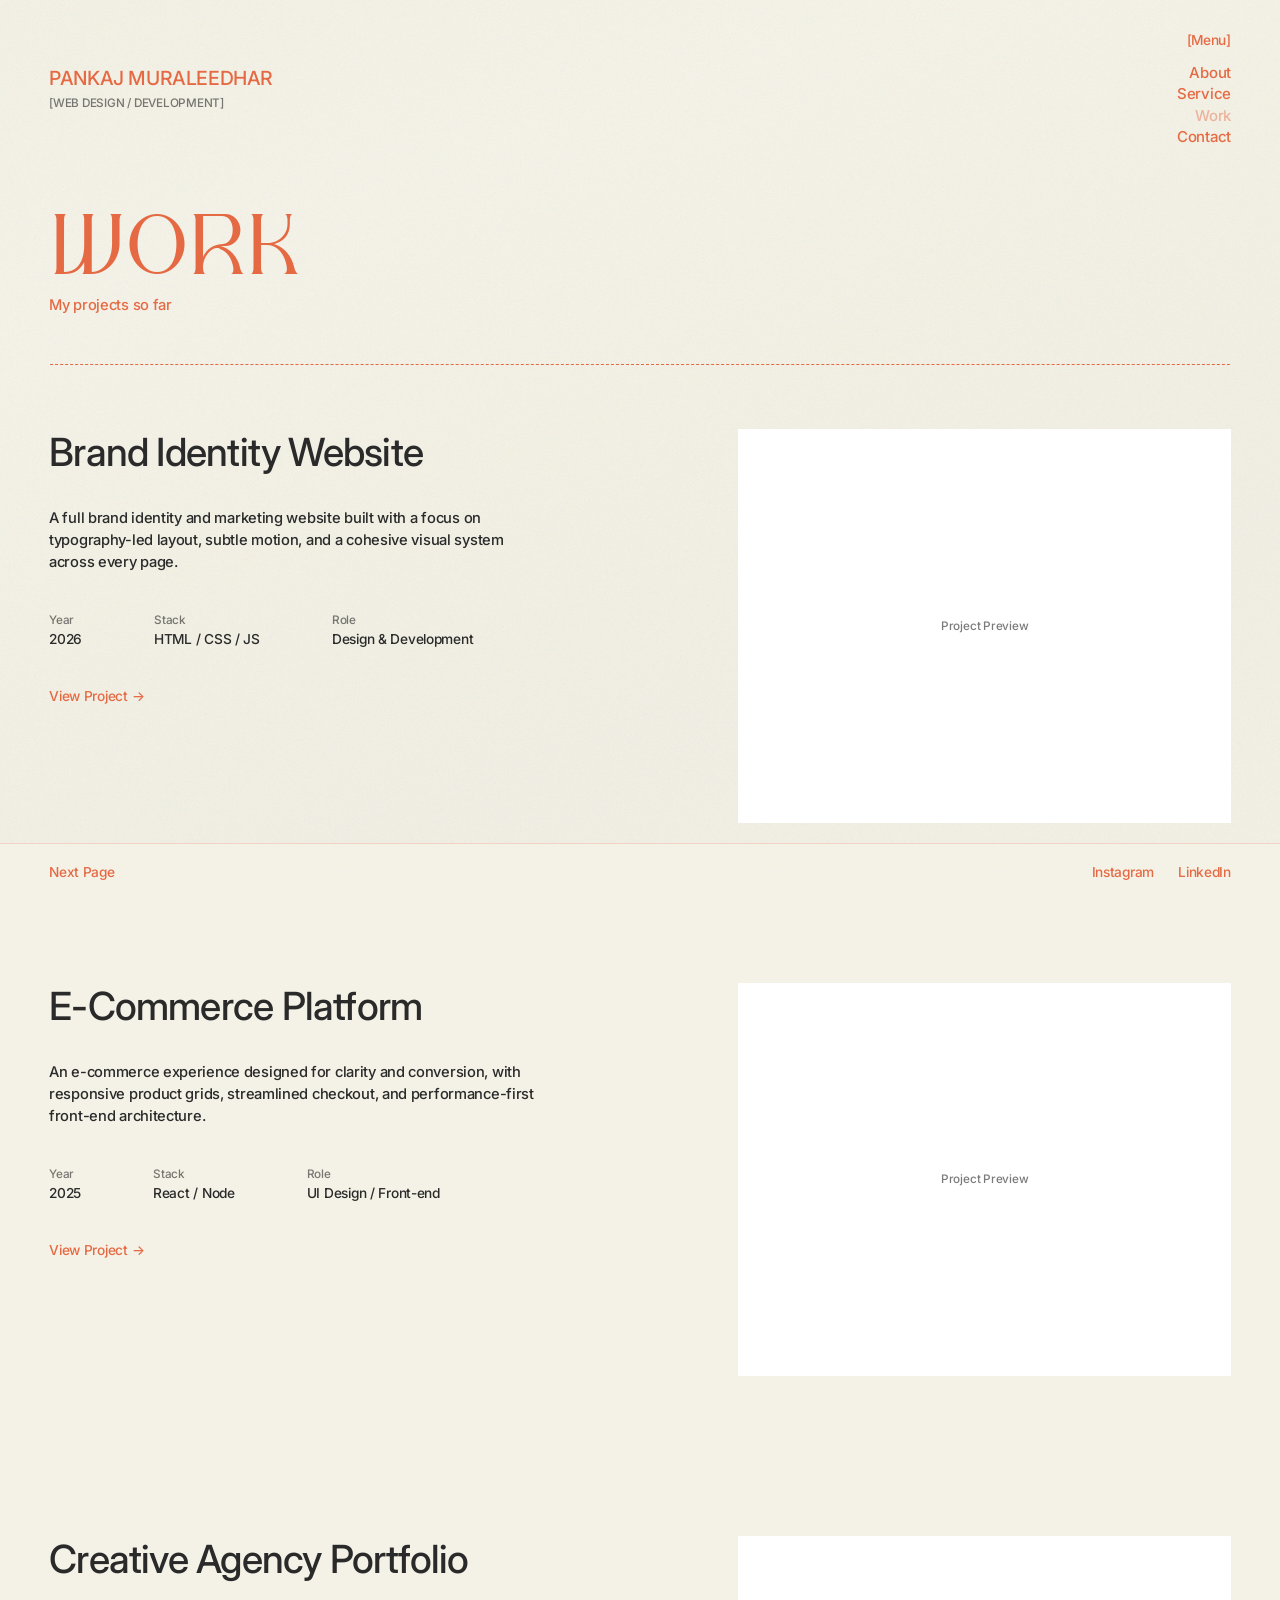
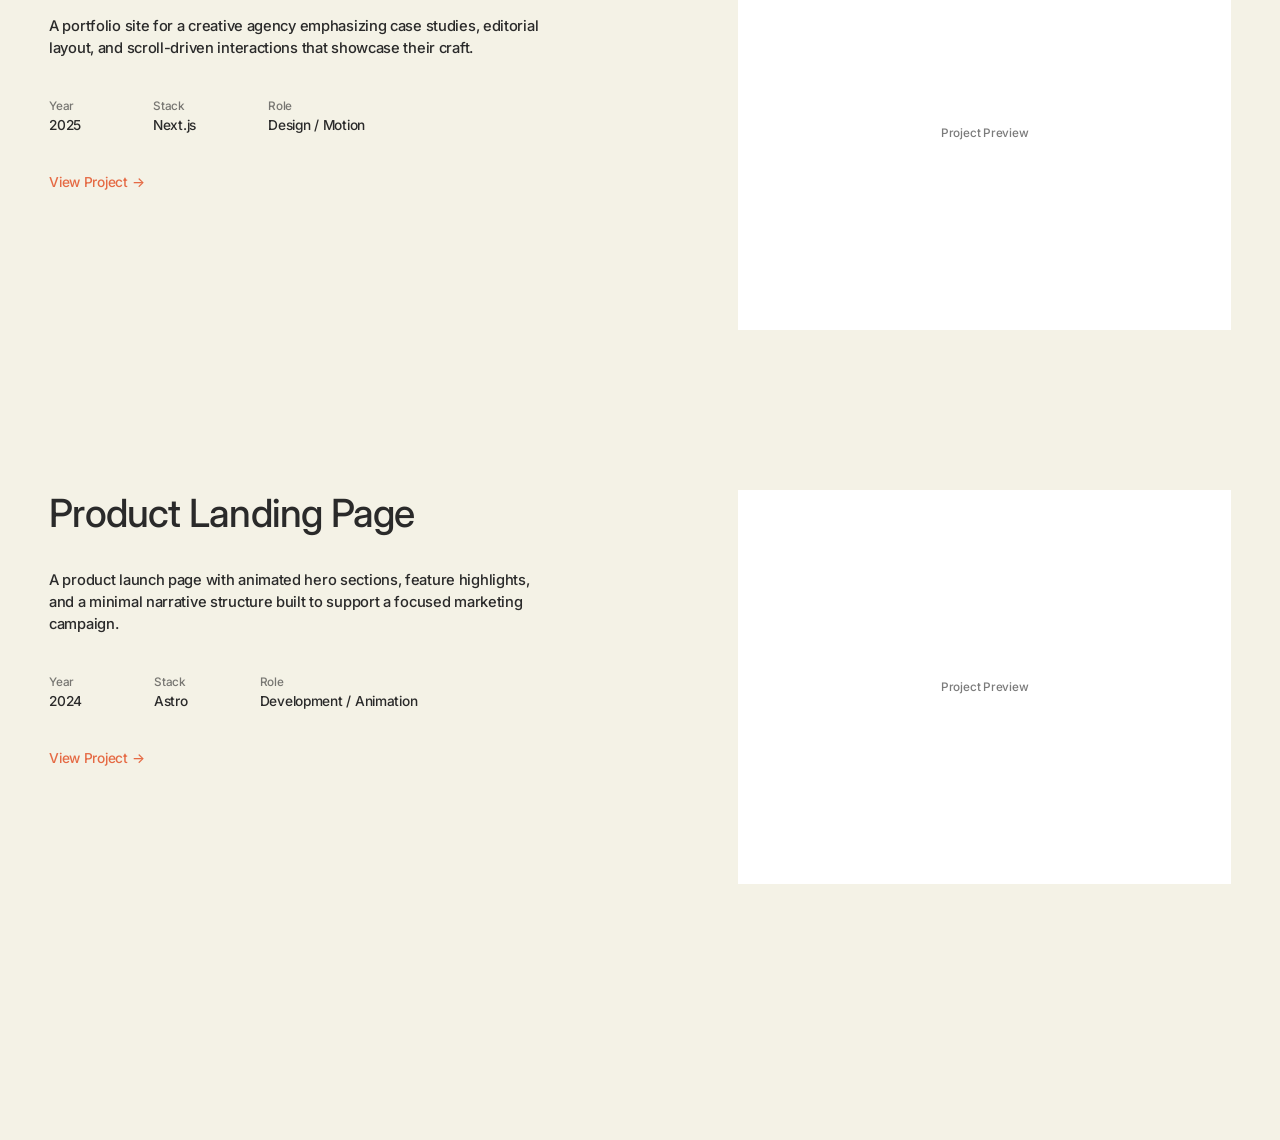
==== work.html @ d6f52b7b "Initial portfolio setup" ====
<!DOCTYPE html>
<html lang="en">
  <head>
    <meta charset="UTF-8" />
    <meta name="viewport" content="width=device-width, initial-scale=1.0" />
    <title>Portfolio | Work</title>
    <meta name="description" content="Selected work — web design and development projects." />
    <link rel="preconnect" href="https://fonts.googleapis.com" />
    <link rel="preconnect" href="https://fonts.gstatic.com" crossorigin />
    <link
      href="https://fonts.googleapis.com/css2?family=Inter:ital,opsz,wght@0,14..32,100..900;1,14..32,100..900&display=swap"
      rel="stylesheet"
    />
    <link rel="stylesheet" href="css/style.css" />
  </head>
  <body class="page-inner">
    <div class="page page-enter">
      <header class="site-header site-header--inner">
        <a href="index.html" class="site-header__brand">
          <span class="site-header__brand-name"></span>
          <span class="site-header__brand-role"></span>
        </a>
        <div class="site-header__right">
          <nav class="site-nav" aria-label="Main menu">
            <span class="site-nav__label">[Menu]</span>
            <ul class="site-nav__list"></ul>
          </nav>
          <button class="menu-btn" type="button" aria-label="Open menu">
            [Menu]
          </button>
        </div>
      </header>

      <main class="page-content page-content--work">
        <header class="page-header">
          <h1 class="page-header__title">work</h1>
          <p class="page-header__subtitle">My projects so far</p>
          <div class="page-header__border" aria-hidden="true"></div>
        </header>
        <div class="work-grid">
          <article class="work-item">
            <div class="work-item__info">
              <h2 class="work-item__title">Brand Identity Website</h2>
              <p class="work-item__desc">
                A full brand identity and marketing website built with a focus on
                typography-led layout, subtle motion, and a cohesive visual system
                across every page.
              </p>
              <dl class="work-item__meta">
                <div>
                  <dt>Year</dt>
                  <dd>2026</dd>
                </div>
                <div>
                  <dt>Stack</dt>
                  <dd>HTML / CSS / JS</dd>
                </div>
                <div>
                  <dt>Role</dt>
                  <dd>Design & Development</dd>
                </div>
              </dl>
              <a href="project.html?p=brand-identity" class="work-item__link">View Project →</a>
            </div>
            <div class="work-item__visual">Project Preview</div>
          </article>
          <article class="work-item">
            <div class="work-item__info">
              <h2 class="work-item__title">E-Commerce Platform</h2>
              <p class="work-item__desc">
                An e-commerce experience designed for clarity and conversion,
                with responsive product grids, streamlined checkout, and
                performance-first front-end architecture.
              </p>
              <dl class="work-item__meta">
                <div>
                  <dt>Year</dt>
                  <dd>2025</dd>
                </div>
                <div>
                  <dt>Stack</dt>
                  <dd>React / Node</dd>
                </div>
                <div>
                  <dt>Role</dt>
                  <dd>UI Design / Front-end</dd>
                </div>
              </dl>
              <a href="project.html?p=e-commerce" class="work-item__link">View Project →</a>
            </div>
            <div class="work-item__visual">Project Preview</div>
          </article>
          <article class="work-item">
            <div class="work-item__info">
              <h2 class="work-item__title">Creative Agency Portfolio</h2>
              <p class="work-item__desc">
                A portfolio site for a creative agency emphasizing case studies,
                editorial layout, and scroll-driven interactions that showcase
                their craft.
              </p>
              <dl class="work-item__meta">
                <div>
                  <dt>Year</dt>
                  <dd>2025</dd>
                </div>
                <div>
                  <dt>Stack</dt>
                  <dd>Next.js</dd>
                </div>
                <div>
                  <dt>Role</dt>
                  <dd>Design / Motion</dd>
                </div>
              </dl>
              <a href="project.html?p=agency-portfolio" class="work-item__link">View Project →</a>
            </div>
            <div class="work-item__visual">Project Preview</div>
          </article>
          <article class="work-item">
            <div class="work-item__info">
              <h2 class="work-item__title">Product Landing Page</h2>
              <p class="work-item__desc">
                A product launch page with animated hero sections, feature
                highlights, and a minimal narrative structure built to support a
                focused marketing campaign.
              </p>
              <dl class="work-item__meta">
                <div>
                  <dt>Year</dt>
                  <dd>2024</dd>
                </div>
                <div>
                  <dt>Stack</dt>
                  <dd>Astro</dd>
                </div>
                <div>
                  <dt>Role</dt>
                  <dd>Development / Animation</dd>
                </div>
              </dl>
              <a href="project.html?p=product-landing" class="work-item__link">View Project →</a>
            </div>
            <div class="work-item__visual">Project Preview</div>
          </article>
        </div>
      </main>

      <nav class="page-nav" aria-label="Page navigation">
        <a href="contact.html" class="page-nav__link page-nav__next">Next Page</a>
        <div class="page-nav__socials"></div>
      </nav>
    </div>

    <nav class="menu-overlay" aria-label="Main menu" aria-hidden="true">
      <button class="menu-overlay__close" type="button" aria-label="Close menu">
        [Close]
      </button>
      <ul class="menu-overlay__list"></ul>
    </nav>

    <script src="js/config.js"></script>
    <script src="js/main.js"></script>
  </body>
</html>
---- css/style.css ----
@font-face {
  font-family: "The Night Watch";
  src: url("../fonts/TheNightWatch.ttf") format("truetype");
  font-weight: 400;
  font-style: normal;
  font-display: swap;
}

:root {
  --color-theme: #e56a44;
  --color-bg: #f4f2e6;
  --color-bg-alt: #f6f4ea;
  --color-bg-deep: #eeece2;
  --color-bg-surface: rgba(244, 242, 230, 0.9);
  --color-text: #e56a44;
  --color-text-inner: #2a2a2a;
  --color-muted: rgba(229, 106, 68, 0.72);
  --color-muted-inner: rgba(42, 42, 42, 0.62);
  --color-on-theme: #f4f2e6;
  --color-border: rgba(229, 106, 68, 0.22);
  --color-border-inner: rgba(42, 42, 42, 0.12);
  --font-name: "The Night Watch", serif;
  --font-body: "Inter", sans-serif;
  --ease-out: cubic-bezier(0.22, 1, 0.36, 1);
  --page-padding: clamp(1rem, 0.14rem + 3.66vw, 6rem);
  --project-max: 1024px;
  --text-7xl: clamp(4rem, 2.5915rem + 6.0094vw, 8rem);
  --text-page-title: clamp(3rem, 2.5625rem + 3.472vw, 6.3125rem);
  --text-6xl: clamp(3.5rem, 2.7277rem + 3.2952vw, 8rem);
  --text-3xl: clamp(2rem, 1.8239rem + 0.7512vw, 2.5rem);
  --text-lg: clamp(0.875rem, 0.787rem + 0.3756vw, 1.125rem);
  --text-base: clamp(0.8125rem, 0.7685rem + 0.1878vw, 0.9375rem);
  --text-sm: clamp(0.75rem, 0.706rem + 0.1878vw, 0.875rem);
  --text-xs: clamp(0.625rem, 0.583rem + 0.1878vw, 0.75rem);
  --grain-image: url("data:image/svg+xml,%3Csvg viewBox='0 0 512 512' xmlns='http://www.w3.org/2000/svg'%3E%3Cfilter id='n'%3E%3CfeTurbulence type='fractalNoise' baseFrequency='0.75' numOctaves='4' stitchTiles='stitch'/%3E%3C/filter%3E%3Crect width='100%25' height='100%25' filter='url(%23n)'/%3E%3C/svg%3E");
}

*,
*::before,
*::after {
  box-sizing: border-box;
  margin: 0;
  padding: 0;
}

html {
  scroll-behavior: smooth;
  background-color: var(--color-bg);
}

body {
  position: relative;
  min-height: 100vh;
  background: transparent;
  color: var(--color-text);
  font-family: var(--font-body);
  font-size: 16px;
  font-weight: 500;
  line-height: 1.2;
  letter-spacing: -0.02em;
  -webkit-font-smoothing: antialiased;
  overflow-x: hidden;
}

body::before {
  content: "";
  position: fixed;
  inset: 0;
  z-index: -2;
  background:
    linear-gradient(
      160deg,
      #f4f2e6 0%,
      #f6f4ea 24%,
      #f4f2e6 48%,
      #f2f0e6 72%,
      #f4f2e6 100%
    );
}

body::after {
  content: "";
  position: fixed;
  inset: 0;
  z-index: -1;
  pointer-events: none;
  opacity: 0.1;
  mix-blend-mode: multiply;
  background-image: var(--grain-image);
  background-repeat: repeat;
  background-size: 220px 220px;
}

body.page-home {
  color: var(--color-text);
}

body.page-inner {
  color: var(--color-text-inner);
}

body.menu-open {
  overflow: hidden;
}

a {
  color: inherit;
  text-decoration: none;
}

button {
  font: inherit;
  color: inherit;
  background: none;
  border: none;
  cursor: pointer;
}

img {
  display: block;
  max-width: 100%;
}

/* Marquee */
.marquee {
  position: fixed;
  top: 0;
  left: 0;
  right: 0;
  z-index: 100;
  border-bottom: 1px solid rgba(240, 238, 226, 0.2);
  background: var(--color-theme);
  color: var(--color-on-theme);
  overflow: hidden;
  white-space: nowrap;
}

.marquee__track {
  display: flex;
  width: max-content;
  animation: marquee 40s linear infinite;
}

.marquee__content {
  display: flex;
  gap: 1rem;
  padding: 0.75rem 0;
}

.marquee__item {
  font-size: var(--text-sm);
  font-weight: 400;
  letter-spacing: -0.02em;
  white-space: nowrap;
}

@keyframes marquee {
  from {
    transform: translateX(0);
  }
  to {
    transform: translateX(-50%);
  }
}

/* Layout */
.page {
  min-height: 100vh;
  padding-top: 0;
}

body.page-home .page {
  padding-top: 2.5rem;
}

.container {
  width: 100%;
  max-width: 1400px;
  margin: 0 auto;
  padding: var(--page-padding);
}

/* Header */
.site-header {
  display: grid;
  grid-template-columns: 1fr auto;
  align-items: start;
  gap: 1rem;
  padding: 2rem var(--page-padding) 1rem;
}

.site-header--home {
  grid-template-columns: 1fr auto;
}

.site-header--inner {
  align-items: center;
}

.site-header__meta--home {
  display: flex;
  flex-direction: column;
  gap: 1.25rem;
}

.site-header__meta-block {
  display: flex;
  flex-direction: column;
  gap: 0.2rem;
}

.site-header__meta-label {
  font-size: var(--text-xs);
  letter-spacing: -0.02em;
  line-height: 1.2;
}

.site-header__meta-value {
  font-size: 15px;
  font-weight: 500;
  letter-spacing: -0.02em;
  line-height: 1.3;
}

.site-header__meta-time {
  display: flex;
  gap: 0.75rem;
}

.site-header__brand {
  display: flex;
  flex-direction: column;
  gap: 0.35rem;
  text-align: left;
  transition: opacity 0.3s;
}

.site-header__brand:hover {
  opacity: 0.55;
}

.site-header__brand-name {
  font-family: var(--font-body);
  font-size: clamp(1.03125rem, 0.9542rem + 0.3286vw, 1.25rem);
  font-weight: 500;
  letter-spacing: -0.02em;
  line-height: 1.2;
}

.site-header__brand-role {
  font-family: var(--font-body);
  font-size: var(--text-xs);
  font-weight: 500;
  letter-spacing: -0.02em;
  line-height: 1.2;
  color: var(--color-muted-inner);
}

.site-header--inner .site-header__brand-name,
.site-header--inner .site-header__right,
.site-header--inner .site-header__right .site-nav__label,
.site-header--inner .site-header__right .site-nav__link,
.site-header--inner .site-header__right .menu-btn {
  color: var(--color-theme);
}

.site-header--inner .site-header__right .site-nav__link.is-active {
  opacity: 0.45;
  color: var(--color-theme);
}

.site-header__center {
  display: none;
}

.site-header__logo {
  font-family: var(--font-body);
  font-size: clamp(1.03125rem, 0.9542rem + 0.3286vw, 1.25rem);
  font-weight: 500;
  letter-spacing: -0.02em;
  line-height: 1.2;
}

.site-header__right {
  display: flex;
  flex-direction: column;
  align-items: flex-end;
  gap: 0.5rem;
}

/* Desktop nav */
.site-nav {
  display: none;
  flex-direction: column;
  align-items: flex-end;
  gap: 0.4rem;
}

.site-nav__label {
  font-size: var(--text-sm);
  letter-spacing: -0.02em;
  margin-bottom: 0.5rem;
}

.site-nav__list {
  list-style: none;
  display: flex;
  flex-direction: column;
  align-items: flex-end;
  gap: 0.125rem;
}

.site-nav__link {
  font-size: 15px;
  letter-spacing: -0.02em;
  padding: 0.1rem 0;
  transition: opacity 0.3s;
  white-space: nowrap;
}

.site-nav__link:hover {
  opacity: 0.5;
}

.site-nav__link.is-active {
  opacity: 0.35;
}

.menu-btn {
  font-size: var(--text-sm);
  letter-spacing: -0.02em;
  position: relative;
  padding: 0.25rem 0;
}

.menu-btn::after {
  content: "";
  position: absolute;
  bottom: 0;
  left: 0;
  width: 100%;
  height: 1px;
  background: currentColor;
  transform: scaleX(0);
  transform-origin: right;
  transition: transform 0.4s var(--ease-out);
}

.menu-btn:hover::after {
  transform: scaleX(1);
  transform-origin: left;
}

/* Hero */
.hero {
  display: flex;
  flex-direction: column;
  justify-content: center;
  min-height: calc(100vh - 8rem);
  padding: 2rem var(--page-padding) 4rem;
}

.hero__title {
  font-family: var(--font-name);
  font-size: var(--text-6xl);
  font-weight: 400;
  line-height: 1;
  letter-spacing: -0.02em;
  opacity: 0;
  transform: translateY(30px);
  animation: fadeUp 1s var(--ease-out) 0.2s forwards;
}

.hero__subtitle {
  font-size: var(--text-sm);
  letter-spacing: -0.02em;
  line-height: 1.4;
  margin-bottom: 2.5rem;
  opacity: 0;
  animation: fadeUp 1s var(--ease-out) 0.5s forwards;
}

.hero__intro {
  max-width: 28rem;
  font-size: var(--text-base);
  font-weight: 500;
  line-height: 1.5;
  letter-spacing: -0.02em;
  color: var(--color-muted);
  opacity: 0;
  animation: fadeUp 1s var(--ease-out) 0.7s forwards;
}

@keyframes fadeUp {
  to {
    opacity: 1;
    transform: translateY(0);
  }
}

/* Page header (work & inner pages) */
.page-header {
  margin-bottom: 4rem;
  overflow: hidden;
}

.page-header__title {
  font-family: var(--font-name);
  font-size: var(--text-page-title);
  font-weight: 400;
  letter-spacing: -0.02em;
  line-height: 1;
  color: var(--color-theme);
  text-transform: lowercase;
}

.page-header__subtitle {
  font-size: var(--text-base);
  font-weight: 500;
  letter-spacing: -0.02em;
  line-height: 1.4;
  color: var(--color-theme);
  margin-bottom: 2rem;
}

.page-header__border {
  width: 100vw;
  margin-left: calc(50% - 50vw);
  margin-right: calc(50% - 50vw);
  border-bottom: 1px dashed var(--color-theme);
}

/* Page content */
.page-content {
  padding: 2rem var(--page-padding) 6rem;
  max-width: 900px;
}

body.page-inner .page-content {
  color: var(--color-text-inner);
}

body.page-inner .page-content__label,
body.page-inner .page-content__title,
body.page-inner .page-content__body,
body.page-inner .service-card__desc,
body.page-inner .work-item__title,
body.page-inner .work-item__desc,
body.page-inner .work-item__meta dt,
body.page-inner .work-item__meta dd,
body.page-inner .project-case__title,
body.page-inner .project-case__lead,
body.page-inner .project-case__overview,
body.page-inner .project-case__table td,
body.page-inner .contact-link {
  color: inherit;
}

body.page-inner .page-content__label,
body.page-inner .work-item__meta dt,
body.page-inner .project-case__lead,
body.page-inner .project-case__table th,
body.page-inner .service-card__number {
  color: var(--color-muted-inner);
}

body.page-inner .work-item__link,
body.page-inner .project-case__back,
body.page-inner a.work-item__link:hover {
  color: var(--color-theme);
}

body.page-inner .menu-overlay {
  color: var(--color-text-inner);
}

body.page-inner .menu-overlay__link.is-active {
  color: var(--color-theme);
}

body.page-inner .project-case__table tr {
  border-color: var(--color-border-inner);
}

body.page-inner .project-case__split {
  border-color: var(--color-border-inner);
}

.page-inner .page-content .page-header,
.page-content--work .page-header {
  padding-top: 1rem;
}

.page-content__label {
  font-size: var(--text-sm);
  letter-spacing: -0.02em;
  margin-bottom: 2rem;
  color: var(--color-muted);
}

.page-content__title {
  font-family: var(--font-body);
  font-size: var(--text-3xl);
  font-weight: 500;
  letter-spacing: -0.02em;
  line-height: 1.2;
  margin-bottom: 3rem;
}

.page-content__body {
  font-size: var(--text-base);
  font-weight: 500;
  line-height: 1.5;
  letter-spacing: -0.02em;
  color: var(--color-muted);
}

.page-content__body p + p {
  margin-top: 1.5rem;
}

/* Services grid */
.services-grid {
  display: grid;
  grid-template-columns: repeat(auto-fit, minmax(240px, 1fr));
  gap: 2rem;
  margin-top: 3rem;
}

.service-card {
  border-top: 1px solid var(--color-border);
  padding-top: 1.5rem;
}

.service-card__number {
  font-size: var(--text-xs);
  letter-spacing: -0.02em;
  color: var(--color-muted);
  margin-bottom: 1rem;
}

.service-card__title {
  font-size: var(--text-base);
  font-weight: 500;
  letter-spacing: -0.02em;
  margin-bottom: 0.75rem;
}

.service-card__desc {
  font-size: var(--text-base);
  font-weight: 500;
  line-height: 1.5;
  letter-spacing: -0.02em;
  color: var(--color-muted);
}

/* Work */
.page-content--work {
  max-width: none;
}

.work-grid {
  display: flex;
  flex-direction: column;
  gap: 0;
  margin-top: 3rem;
}

.work-item {
  display: grid;
  grid-template-columns: 1fr;
  gap: 2.5rem;
  margin-bottom: 6rem;
  align-items: start;
}

.work-item__info {
  display: flex;
  flex-direction: column;
}

.work-item__title {
  font-family: var(--font-body);
  font-size: var(--text-3xl);
  font-weight: 500;
  letter-spacing: -0.02em;
  line-height: 1.2;
  margin-bottom: 1rem;
}

.work-item__desc {
  font-size: var(--text-base);
  font-weight: 500;
  line-height: 1.5;
  letter-spacing: -0.02em;
  color: var(--color-muted);
  margin-bottom: 2.5rem;
  max-width: 36rem;
}

.work-item__meta {
  display: grid;
  grid-template-columns: repeat(2, 1fr);
  gap: 0.75rem 2rem;
  margin-bottom: 2.5rem;
}

.work-item__meta dt {
  font-size: var(--text-xs);
  letter-spacing: -0.02em;
  color: var(--color-muted);
  margin-bottom: 0.25rem;
}

.work-item__meta dd {
  font-size: var(--text-sm);
  font-weight: 500;
  letter-spacing: -0.02em;
}

.work-item__number {
  display: none;
}

.work-item__category {
  display: none;
}

.work-item__link {
  font-size: var(--text-sm);
  font-weight: 500;
  letter-spacing: -0.02em;
  position: relative;
  display: inline-flex;
  align-items: center;
  gap: 1rem;
  width: fit-content;
}

.work-item__link::after {
  content: "";
  position: absolute;
  bottom: -2px;
  left: 0;
  width: 100%;
  height: 1px;
  background: currentColor;
  transform: scaleX(0);
  transform-origin: right;
  transition: transform 0.4s var(--ease-out);
}

.work-item__link:hover::after {
  transform: scaleX(1);
  transform-origin: left;
}

.work-item__visual {
  width: 100%;
  aspect-ratio: 5 / 4;
  min-height: unset;
  height: auto;
  background: #ffffff;
  border: none;
  display: flex;
  align-items: center;
  justify-content: center;
  font-size: var(--text-xs);
  letter-spacing: -0.02em;
  color: var(--color-muted-inner);
  overflow: hidden;
}

/* Project case study */
.page-project .page-nav--project .page-nav__link {
  font-size: var(--text-sm);
}

.project-case-wrap {
  width: 100%;
  max-width: var(--project-max);
  margin: 0 auto;
  padding: 1rem var(--page-padding) 8rem;
}

.project-case {
  width: 100%;
}

.project-case__header {
  text-align: center;
  margin-bottom: 3rem;
}

.project-case__back {
  display: inline-block;
  font-size: var(--text-sm);
  font-weight: 500;
  letter-spacing: -0.02em;
  margin-bottom: 2.5rem;
  transition: opacity 0.3s;
}

.project-case__back:hover {
  opacity: 0.5;
}

.project-case__title {
  font-family: var(--font-body);
  font-size: var(--text-3xl);
  font-weight: 500;
  letter-spacing: -0.02em;
  line-height: 1.2;
  margin-bottom: 1.25rem;
}

.project-case__lead {
  max-width: 40rem;
  margin: 0 auto;
  font-size: var(--text-base);
  font-weight: 500;
  line-height: 1.5;
  letter-spacing: -0.02em;
  color: var(--color-muted);
}

.project-case__hero {
  width: 100%;
  margin: 0 0 4rem;
}

.project-case__image,
.project-case__video,
.project-case__placeholder {
  display: block;
  width: 100%;
}

.project-case__video {
  width: 100%;
  object-fit: cover;
  pointer-events: none;
  background: #ffffff;
}

.project-case__video::-webkit-media-controls,
.project-case__video::-webkit-media-controls-enclosure {
  display: none !important;
}

.project-case__image--hero,
.project-case__video--hero,
.project-case__placeholder--hero {
  width: 100%;
  aspect-ratio: 5 / 4;
  min-height: unset;
  max-height: none;
  object-fit: cover;
  border: none;
  border-radius: 0;
}

.project-case__placeholder {
  background: #ffffff;
  display: flex;
  align-items: center;
  justify-content: center;
  color: var(--color-muted-inner);
  font-size: var(--text-xs);
  letter-spacing: -0.02em;
  text-align: center;
  padding: 2rem;
  border: none;
}

.project-case__split {
  display: grid;
  grid-template-columns: 1fr;
  gap: 3rem;
  margin-bottom: 4rem;
  padding-bottom: 4rem;
  border-bottom: 1px solid var(--color-border);
}

.project-case__overview {
  font-size: var(--text-base);
  font-weight: 500;
  line-height: 1.6;
  letter-spacing: -0.02em;
  color: var(--color-text);
}

.project-case__overview p + p {
  margin-top: 1.25rem;
}

.project-case__table {
  width: 100%;
  border-collapse: collapse;
  font-size: var(--text-sm);
  font-weight: 500;
  letter-spacing: -0.02em;
}

.project-case__table tr {
  border-top: 1px solid var(--color-border);
}

.project-case__table tr:last-child {
  border-bottom: 1px solid var(--color-border);
}

.project-case__table th,
.project-case__table td {
  padding: 1.25rem 0;
  vertical-align: top;
  text-align: left;
}

.project-case__table th {
  width: 7.5rem;
  padding-right: 1.5rem;
  font-size: var(--text-xs);
  font-weight: 500;
  color: var(--color-muted);
  white-space: nowrap;
}

.project-case__table td {
  line-height: 1.55;
  color: var(--color-text);
}

.project-case__services {
  list-style: none;
  display: flex;
  flex-direction: column;
  gap: 0.35rem;
}

.project-case__services li::before {
  content: "– ";
  color: var(--color-muted);
}

.project-case__gallery {
  display: flex;
  flex-direction: column;
  gap: 2rem;
}

.project-case__gallery-item {
  width: 100%;
}

.project-case__gallery-img,
.project-case__gallery-item .project-case__video,
.project-case__placeholder--gallery {
  width: 100%;
  aspect-ratio: 5 / 4;
  min-height: unset;
  max-height: none;
  object-fit: cover;
  border: none;
  border-radius: 0;
}

.project-case--empty {
  text-align: center;
  padding: 4rem 0;
}

/* Contact */
.contact-links {
  display: flex;
  flex-direction: column;
  gap: 1.5rem;
  margin-top: 3rem;
}

.contact-link {
  font-family: var(--font-body);
  font-size: var(--text-3xl);
  font-weight: 500;
  letter-spacing: -0.02em;
  line-height: 1.2;
  position: relative;
  display: inline-block;
  width: fit-content;
  transition: opacity 0.3s;
}

.contact-link:hover {
  opacity: 0.5;
}

/* Footer nav */
.page-nav {
  position: fixed;
  bottom: 0;
  left: 0;
  right: 0;
  display: flex;
  justify-content: space-between;
  align-items: center;
  padding: 1.25rem var(--page-padding);
  border-top: 1px solid var(--color-border);
  background: var(--color-bg-surface);
  backdrop-filter: blur(10px);
  -webkit-backdrop-filter: blur(10px);
  color: var(--color-theme);
  z-index: 50;
}

.page-nav__link {
  font-size: var(--text-sm);
  font-weight: 500;
  letter-spacing: -0.02em;
  position: relative;
}

.page-nav__link::after {
  content: "";
  position: absolute;
  bottom: -2px;
  left: 0;
  width: 100%;
  height: 1px;
  background: currentColor;
  transform: scaleX(0);
  transform-origin: right;
  transition: transform 0.4s var(--ease-out);
}

.page-nav__link:hover::after {
  transform: scaleX(1);
  transform-origin: left;
}

.page-nav__socials {
  display: flex;
  gap: 1.5rem;
}

.page-nav__social {
  font-size: var(--text-sm);
  font-weight: 500;
  letter-spacing: -0.02em;
  transition: opacity 0.3s;
}

.page-nav__social:hover {
  opacity: 0.5;
}

/* Menu overlay */
.menu-overlay {
  position: fixed;
  inset: 0;
  z-index: 200;
  background: var(--color-bg-surface);
  backdrop-filter: blur(12px);
  -webkit-backdrop-filter: blur(12px);
  display: flex;
  flex-direction: column;
  justify-content: center;
  align-items: center;
  opacity: 0;
  visibility: hidden;
  transition: opacity 0.5s var(--ease-out), visibility 0.5s;
}

.menu-overlay.is-open {
  opacity: 1;
  visibility: visible;
}

.menu-overlay__close {
  position: absolute;
  top: 2.5rem;
  right: var(--page-padding);
  font-size: var(--text-sm);
  letter-spacing: -0.02em;
}

.menu-overlay__list {
  list-style: none;
  text-align: center;
}

.menu-overlay__item {
  overflow: hidden;
  margin: 0.5rem 0;
}

.menu-overlay__link {
  display: inline-flex;
  align-items: baseline;
  gap: 2.5rem;
  font-family: var(--font-body);
  font-size: var(--text-3xl);
  font-weight: 500;
  letter-spacing: -0.02em;
  line-height: 1.2;
  transform: translateY(100%);
  transition: transform 0.6s var(--ease-out), opacity 0.3s;
  opacity: 0;
}

.menu-overlay.is-open .menu-overlay__link {
  transform: translateY(0);
  opacity: 1;
}

.menu-overlay.is-open .menu-overlay__item:nth-child(1) .menu-overlay__link { transition-delay: 0.1s; }
.menu-overlay.is-open .menu-overlay__item:nth-child(2) .menu-overlay__link { transition-delay: 0.15s; }
.menu-overlay.is-open .menu-overlay__item:nth-child(3) .menu-overlay__link { transition-delay: 0.2s; }
.menu-overlay.is-open .menu-overlay__item:nth-child(4) .menu-overlay__link { transition-delay: 0.25s; }

.menu-overlay__link:hover {
  opacity: 0.4;
}

.menu-overlay__number {
  font-family: var(--font-body);
  font-size: var(--text-xs);
  letter-spacing: -0.02em;
  font-variant-numeric: tabular-nums;
}

/* Page transition */
.page-enter {
  animation: pageEnter 0.8s var(--ease-out);
}

@keyframes pageEnter {
  from {
    opacity: 0;
    transform: translateY(20px);
  }
  to {
    opacity: 1;
    transform: translateY(0);
  }
}

/* Responsive */
@media (min-width: 769px) {
  .site-nav {
    display: flex;
  }

  .menu-btn {
    display: none;
  }

  .menu-overlay {
    display: none;
  }

  .work-item {
    grid-template-columns: repeat(12, 1fr);
    gap: 0;
    margin-bottom: 10rem;
  }

  .work-item__info {
    grid-column: 1 / 6;
    position: sticky;
    top: 5rem;
    max-width: 37.5rem;
    align-self: start;
  }

  .work-item__visual {
    grid-column: 8 / 13;
    grid-row: 1;
    height: auto;
    min-height: unset;
    aspect-ratio: 5 / 4;
  }

  .work-item__meta {
    display: flex;
    gap: 4.5rem;
  }

  .work-item__title {
    margin-bottom: 2rem;
  }

  .project-case__split {
    grid-template-columns: 1fr 1fr;
    gap: 4rem;
    align-items: start;
  }

  .page-header__subtitle {
    margin-bottom: 3rem;
  }
}

@media (max-width: 768px) {
  .site-header--home,
  .site-header--inner {
    position: relative;
    grid-template-columns: 1fr;
  }

  .site-header--home {
    padding-top: 3rem;
  }

  .site-header--inner {
    padding-top: 2rem;
  }

  .site-header__right {
    position: absolute;
    top: 2rem;
    right: var(--page-padding);
    align-items: flex-end;
  }

  .site-header__brand {
    padding-right: 4rem;
  }

  .site-nav {
    display: none;
  }

  .menu-btn {
    display: block;
  }

  .work-item {
    grid-template-columns: 1fr;
  }

  .work-item__visual {
    order: -1;
  }

  .page-nav {
    flex-direction: column;
    gap: 1rem;
    padding-bottom: 1.5rem;
  }

  .hero {
    min-height: calc(100vh - 10rem);
  }
}
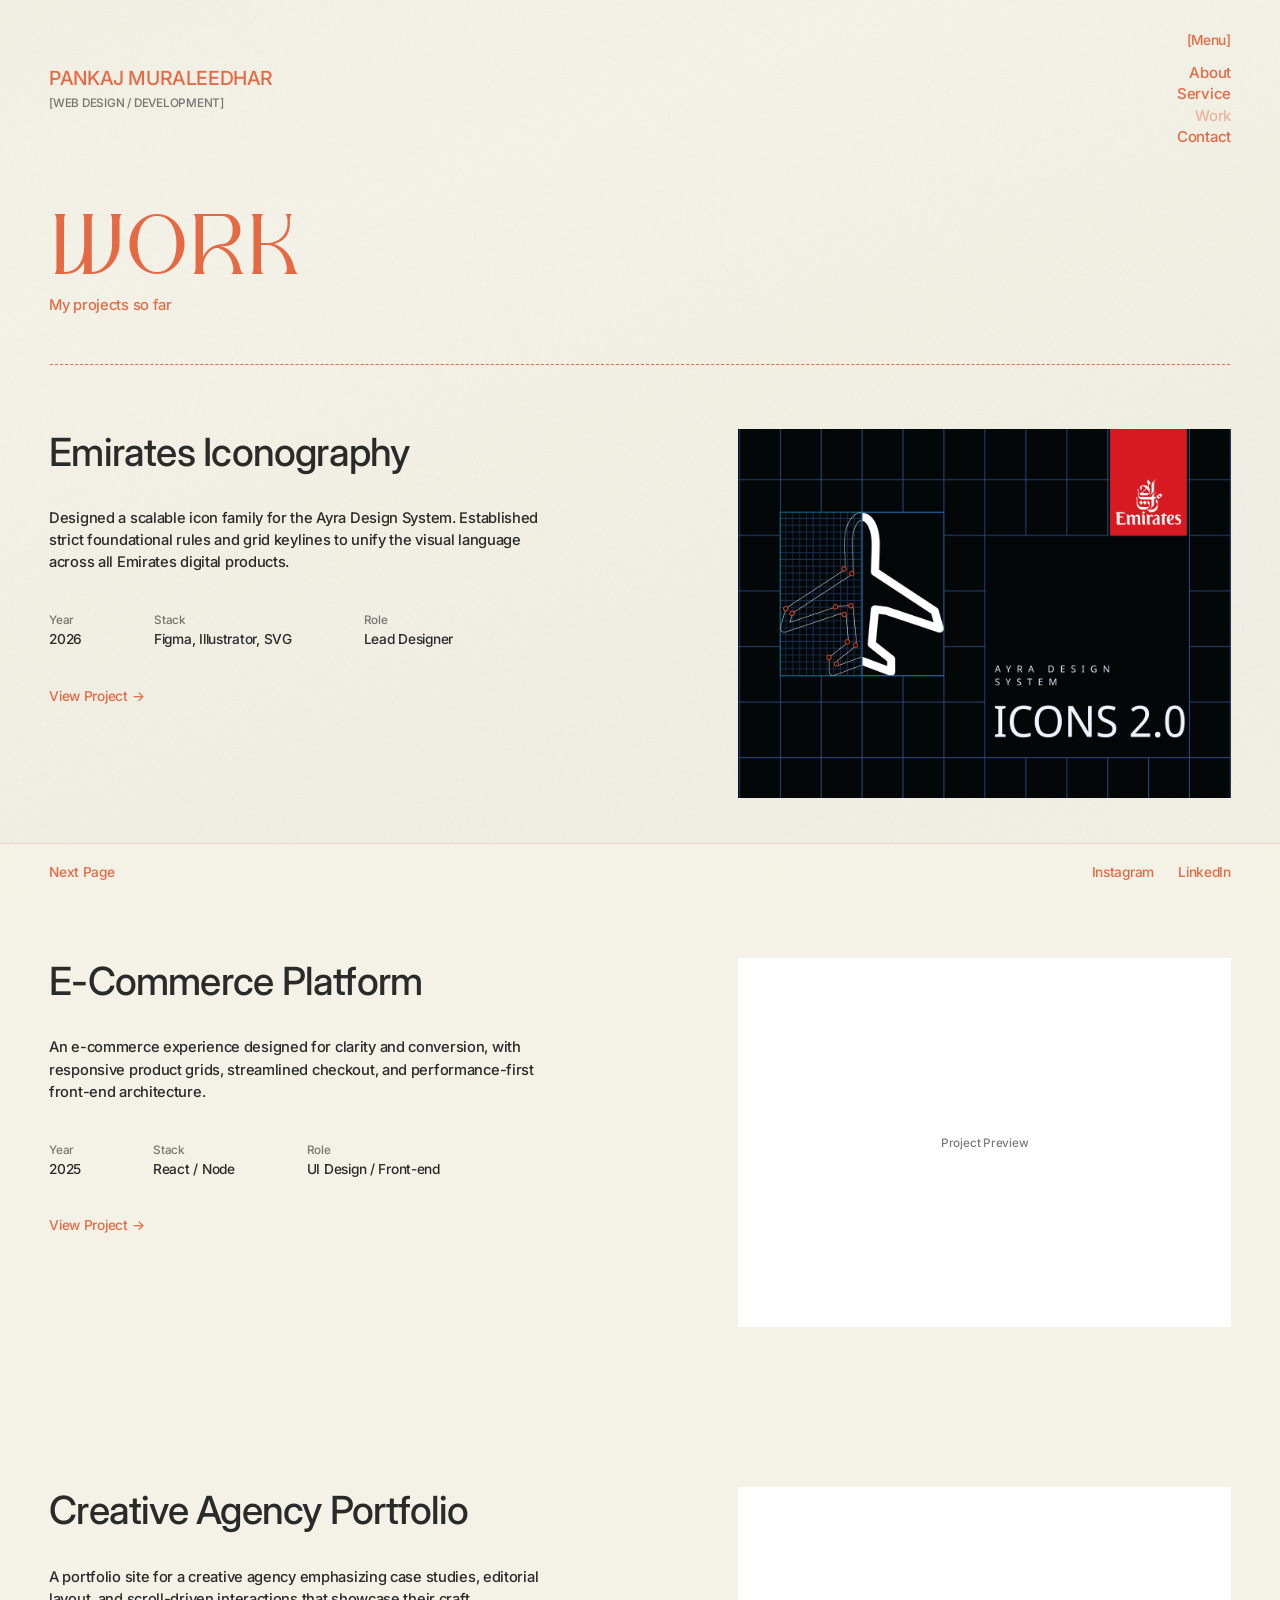
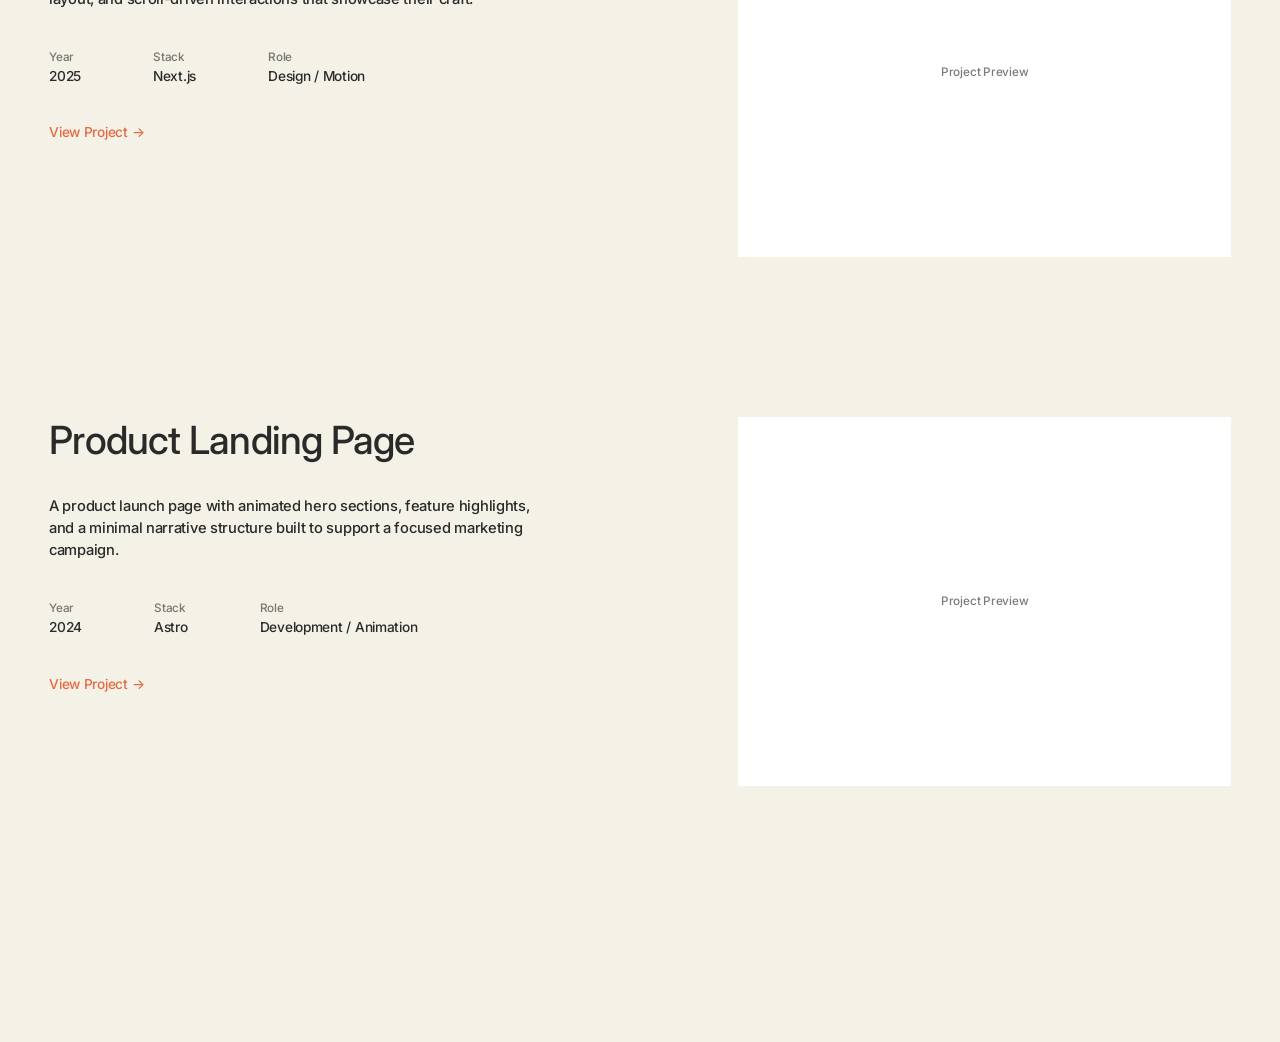
==== commit 5c395e9b: "v1.0.1: portfolio updates" ====
--- a/work.html
+++ b/work.html
@@ -40,11 +40,9 @@
         <div class="work-grid">
           <article class="work-item">
             <div class="work-item__info">
-              <h2 class="work-item__title">Brand Identity Website</h2>
+              <h2 class="work-item__title">Emirates Iconography</h2>
               <p class="work-item__desc">
-                A full brand identity and marketing website built with a focus on
-                typography-led layout, subtle motion, and a cohesive visual system
-                across every page.
+                Designed a scalable icon family for the Ayra Design System. Established strict foundational rules and grid keylines to unify the visual language across all Emirates digital products.
               </p>
               <dl class="work-item__meta">
                 <div>
@@ -53,16 +51,16 @@
                 </div>
                 <div>
                   <dt>Stack</dt>
-                  <dd>HTML / CSS / JS</dd>
+                  <dd>Figma, Illustrator, SVG</dd>
                 </div>
                 <div>
                   <dt>Role</dt>
-                  <dd>Design & Development</dd>
+                  <dd>Lead Designer</dd>
                 </div>
               </dl>
               <a href="project.html?p=brand-identity" class="work-item__link">View Project →</a>
             </div>
-            <div class="work-item__visual">Project Preview</div>
+            <div class="work-item__visual"><img src="images/projects/Ayra-Icons/Ayra-Icons-Hero.png"></div>
           </article>
           <article class="work-item">
             <div class="work-item__info">
--- a/css/style.css
+++ b/css/style.css
@@ -657,7 +657,7 @@
 
 .work-item__visual {
   width: 100%;
-  aspect-ratio: 5 / 4;
+  aspect-ratio: 4 / 3;
   min-height: unset;
   height: auto;
   background: #ffffff;
@@ -752,7 +752,6 @@
 .project-case__video--hero,
 .project-case__placeholder--hero {
   width: 100%;
-  aspect-ratio: 5 / 4;
   min-height: unset;
   max-height: none;
   object-fit: cover;
@@ -863,6 +862,41 @@
   object-fit: cover;
   border: none;
   border-radius: 0;
+}
+
+.project-case__gallery-item--text {
+  width: 100%;
+}
+
+.project-case__gallery-text {
+  font-size: var(--text-base);
+  font-weight: 500;
+  line-height: 1.6;
+  letter-spacing: -0.02em;
+  color: var(--color-text-inner);
+}
+
+.project-case__gallery-text p {
+  margin-bottom: 1.25rem;
+}
+
+.project-case__gallery-text p:last-of-type {
+  margin-bottom: 0;
+}
+
+.project-case__gallery-heading {
+  font-family: var(--font-body);
+  font-size: var(--text-lg);
+  font-weight: 600;
+  letter-spacing: -0.02em;
+  line-height: 1.4;
+  margin-bottom: 0.875rem;
+  margin-top: 1.5rem;
+  color: var(--color-text-inner);
+}
+
+.project-case__gallery-heading:first-child {
+  margin-top: 0;
 }
 
 .project-case--empty {
@@ -1077,7 +1111,7 @@
     grid-row: 1;
     height: auto;
     min-height: unset;
-    aspect-ratio: 5 / 4;
+    aspect-ratio: 4 / 3;
   }
 
   .work-item__meta {
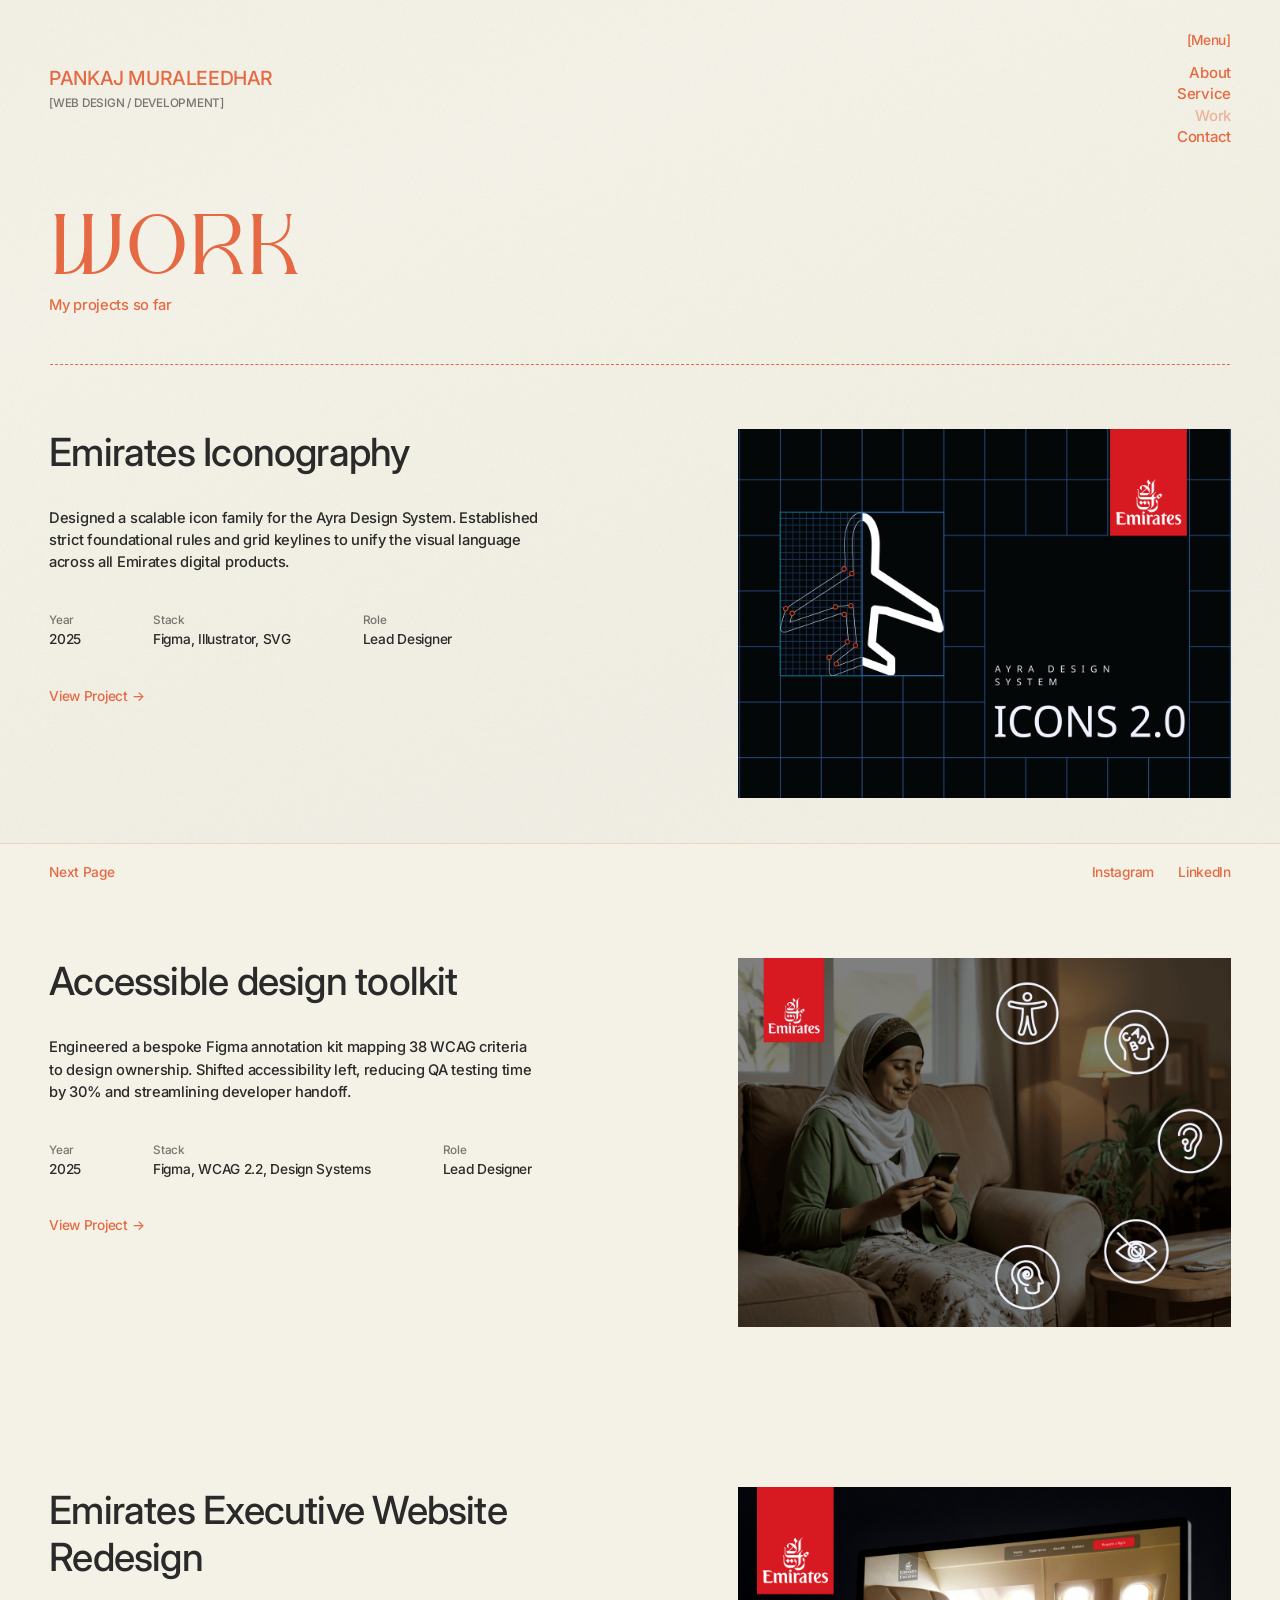
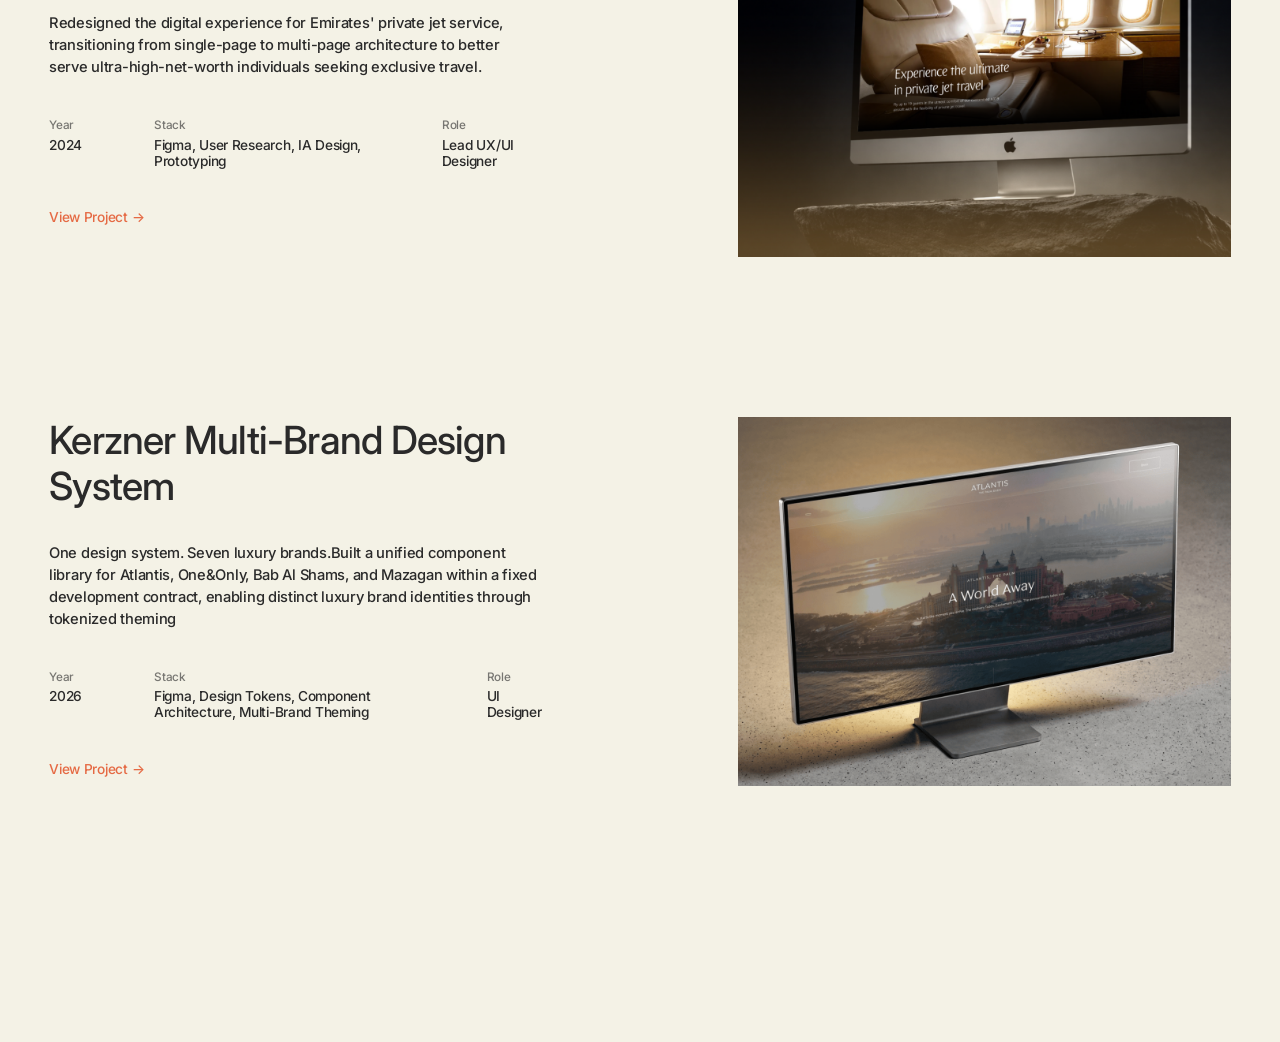
==== commit 08635e50: "Initial portfolio setup" ====
--- a/work.html
+++ b/work.html
@@ -47,7 +47,7 @@
               <dl class="work-item__meta">
                 <div>
                   <dt>Year</dt>
-                  <dd>2026</dd>
+                  <dd>2025</dd>
                 </div>
                 <div>
                   <dt>Stack</dt>
@@ -64,11 +64,11 @@
           </article>
           <article class="work-item">
             <div class="work-item__info">
-              <h2 class="work-item__title">E-Commerce Platform</h2>
+              <h2 class="work-item__title">Accessible
+design toolkit</h2>
               <p class="work-item__desc">
-                An e-commerce experience designed for clarity and conversion,
-                with responsive product grids, streamlined checkout, and
-                performance-first front-end architecture.
+                Engineered a bespoke Figma annotation kit mapping 38 WCAG criteria to design ownership.
+                Shifted accessibility left, reducing QA testing time by 30% and streamlining developer handoff. 
               </p>
               <dl class="work-item__meta">
                 <div>
@@ -77,50 +77,22 @@
                 </div>
                 <div>
                   <dt>Stack</dt>
-                  <dd>React / Node</dd>
+                  <dd>Figma, WCAG 2.2, Design Systems</dd>
                 </div>
                 <div>
                   <dt>Role</dt>
-                  <dd>UI Design / Front-end</dd>
+                  <dd>Lead Designer</dd>
                 </div>
               </dl>
               <a href="project.html?p=e-commerce" class="work-item__link">View Project →</a>
             </div>
-            <div class="work-item__visual">Project Preview</div>
+            <div class="work-item__visual"><img src="images/projects/A11y/Cover-01.png" alt="A11y Annotation Toolkit"></div>
           </article>
           <article class="work-item">
             <div class="work-item__info">
-              <h2 class="work-item__title">Creative Agency Portfolio</h2>
+              <h2 class="work-item__title">Emirates Executive Website Redesign</h2>
               <p class="work-item__desc">
-                A portfolio site for a creative agency emphasizing case studies,
-                editorial layout, and scroll-driven interactions that showcase
-                their craft.
-              </p>
-              <dl class="work-item__meta">
-                <div>
-                  <dt>Year</dt>
-                  <dd>2025</dd>
-                </div>
-                <div>
-                  <dt>Stack</dt>
-                  <dd>Next.js</dd>
-                </div>
-                <div>
-                  <dt>Role</dt>
-                  <dd>Design / Motion</dd>
-                </div>
-              </dl>
-              <a href="project.html?p=agency-portfolio" class="work-item__link">View Project →</a>
-            </div>
-            <div class="work-item__visual">Project Preview</div>
-          </article>
-          <article class="work-item">
-            <div class="work-item__info">
-              <h2 class="work-item__title">Product Landing Page</h2>
-              <p class="work-item__desc">
-                A product launch page with animated hero sections, feature
-                highlights, and a minimal narrative structure built to support a
-                focused marketing campaign.
+                Redesigned the digital experience for Emirates' private jet service, transitioning from single-page to multi-page architecture to better serve ultra-high-net-worth individuals seeking exclusive travel.
               </p>
               <dl class="work-item__meta">
                 <div>
@@ -129,16 +101,40 @@
                 </div>
                 <div>
                   <dt>Stack</dt>
-                  <dd>Astro</dd>
+                  <dd>Figma, User Research, IA Design, Prototyping</dd>
                 </div>
                 <div>
                   <dt>Role</dt>
-                  <dd>Development / Animation</dd>
+                  <dd>Lead UX/UI Designer</dd>
+                </div>
+              </dl>
+              <a href="project.html?p=agency-portfolio" class="work-item__link">View Project →</a>
+            </div>
+            <div class="work-item__visual"><img src="images/projects/Executive-Jet/Exe-Jet.png" alt="Emirates Executive Website Redesign"></div>
+          </article>
+          <article class="work-item">
+            <div class="work-item__info">
+              <h2 class="work-item__title">Kerzner Multi-Brand Design System</h2>
+              <p class="work-item__desc">
+                One design system. Seven luxury brands.Built a unified component library for Atlantis, One&Only, Bab Al Shams, and Mazagan within a fixed development contract, enabling distinct luxury brand identities through tokenized theming
+              </p>
+              <dl class="work-item__meta">
+                <div>
+                  <dt>Year</dt>
+                  <dd>2026</dd>
+                </div>
+                <div>
+                  <dt>Stack</dt>
+                  <dd>Figma, Design Tokens, Component Architecture, Multi-Brand Theming</dd>
+                </div>
+                <div>
+                  <dt>Role</dt>
+                  <dd>UI Designer</dd>
                 </div>
               </dl>
               <a href="project.html?p=product-landing" class="work-item__link">View Project →</a>
             </div>
-            <div class="work-item__visual">Project Preview</div>
+            <div class="work-item__visual"><img src="images/projects/Atlatis/5.png" alt="Emirates Executive Website Redesign"></div>
           </article>
         </div>
       </main>
--- a/css/style.css
+++ b/css/style.css
@@ -793,6 +793,10 @@
   margin-top: 1.25rem;
 }
 
+.project-case__overview .work-item__link {
+  margin-top: 2.5rem;
+}
+
 .project-case__table {
   width: 100%;
   border-collapse: collapse;
@@ -856,7 +860,7 @@
 .project-case__gallery-item .project-case__video,
 .project-case__placeholder--gallery {
   width: 100%;
-  aspect-ratio: 5 / 4;
+ aspect-ratio: 4 / 3;
   min-height: unset;
   max-height: none;
   object-fit: cover;
